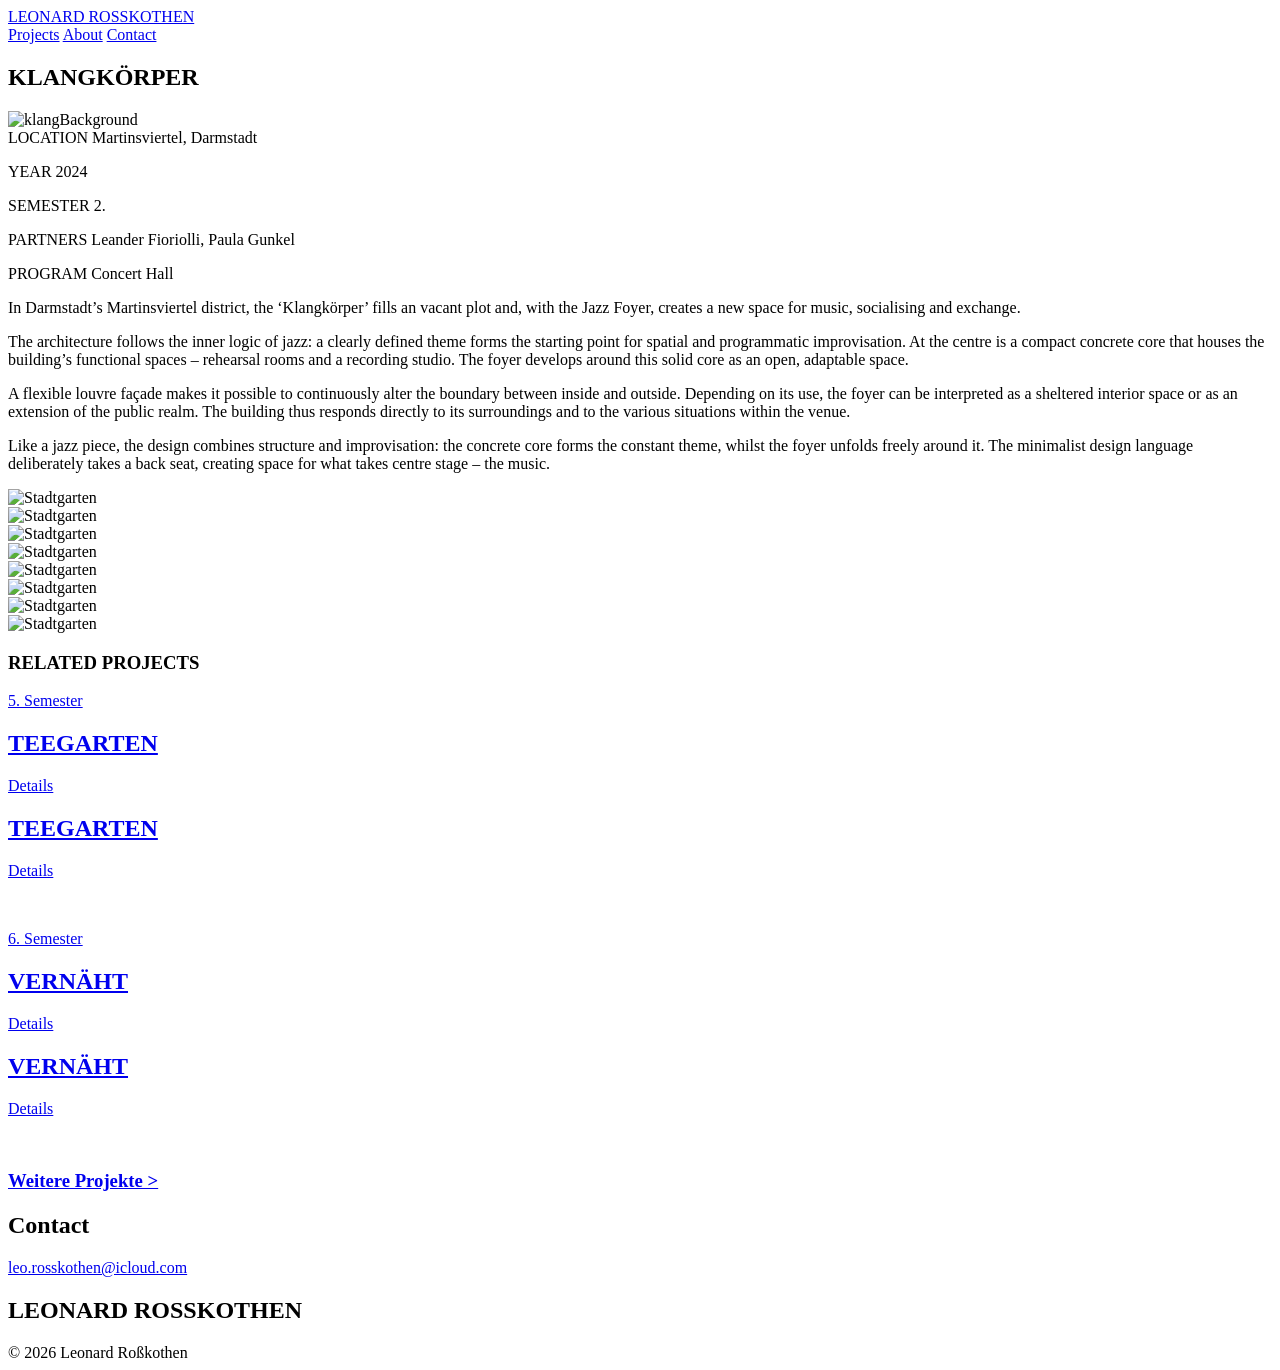
==== klangkoerper.html @ 98b595a1 "Add files via upload" ====
<!DOCTYPE html>
<html lang="de">
<head>
    <meta charset="UTF-8">
    <meta name="viewport" content="width=device-width, initial-scale=1.0">

    <title>Leonard Roßkothen — Klangkörper</title>

    <link rel="stylesheet" href="style.css">
</head>
<body>

    <div class="top-gradient"></div>
    <header>
    <div class="header-inner">

        <a href="index.html" class="logo">LEONARD ROSSKOTHEN</a>

        <nav>
            <a href="index.html#Projekte">Projects</a>
            <a href="#about">About</a>
            <a href="#contact">Contact</a>
        </nav>

    </div>
</header>


    <main>

        

        <section class="klangbackground">
            <div class="klanghero">
        <h1>KLANGKÖRPER</h1>

       
    </div>
   


           <img src="images/ENKOIIBACKGROUND1.png" alt="klangBackground">

        </section>
      

<section class="klangwhite-background">


<div class="klang-grid">

        <div>
    <p2>LOCATION    Martinsviertel, Darmstadt </p>
    <p2>YEAR    2024</p>
    <p2>SEMESTER    2.</p>
    <p2>PARTNERS    Leander Fioriolli, Paula Gunkel</p>
    <p2>PROGRAM    Concert Hall</p>
</div>

        <div>
            <p>In Darmstadt’s Martinsviertel district, the ‘Klangkörper’ fills an vacant plot and, with the Jazz Foyer, creates a new space for music, socialising and exchange.</p>

            <p>The architecture follows the inner logic of jazz: a clearly defined theme forms the starting point for spatial and programmatic improvisation. At the centre is a compact concrete core that houses the building’s functional spaces – rehearsal rooms and a recording studio. The foyer develops around this solid core as an open, adaptable space.</p>

            <p>A flexible louvre façade makes it possible to continuously alter the boundary between inside and outside. Depending on its use, the foyer can be interpreted as a sheltered interior space or as an extension of the public realm. The building thus responds directly to its surroundings and to the various situations within the venue.</p>
        <p>
Like a jazz piece, the design combines structure and improvisation: the concrete core forms the constant theme, whilst the foyer unfolds freely around it. The minimalist design language deliberately takes a back seat, creating space for what takes centre stage – the music.</p>
        </div>

    </div>


</section>

<section class="bilder-background">

    <div class="Bilderreihe1">
        <div class="bild">
            <img src="images/Klangkörperlageplan1.png" alt="Stadtgarten">
        </div>

        <div class="bild">
            <img src="images/Klangkörpergrundriss1.png" alt="Stadtgarten">
        </div>
        <div class="bild">
            <img src="images/ENKOIIBACKGROUND1.png" alt="Stadtgarten">
        </div>

        <div class="bild">
            <img src="images/F9D39B22-1371-4FFA-93BB-BE70E157C79D_1_102_o.jpeg" alt="Stadtgarten">
        </div>
         <div class="bild">
            <img src="images/Klangkörperansicht1.png" alt="Stadtgarten">
        </div>

        <div class="bild">
            <img src="images/Klangkörpergrundirss3.png" alt="Stadtgarten">
        </div>
        <div class="bild">
            <img src="images/Klangkörperschnitt1.png" alt="Stadtgarten">
        </div>

        <div class="bild">
            <img src="images/Klangkörperschnitt2.png" alt="Stadtgarten">
        </div>

        
        


        

        

    </div>

</section>
<section class="white-background">
<section id="Projekte">

    <h1>RELATED PROJECTS</h1>


    



    



    



    <a href="teegarten.html" class="project">
    <p class="semester">5. Semester</p>
    <h2>TEEGARTEN</h2>
    <p class="details">Details</p>

    <h2 class="hover-title">TEEGARTEN</h2>
    <p class="hover-details">Details</p>

    <img src="images/TEEGARTEN.png" alt="">
    </a>



    



    <a href="vernäht.html" class="project">
    <p class="semester">6. Semester</p>
    <h2>VERNÄHT</h2>
    <p class="details">Details</p>

    <h2 class="hover-title">VERNÄHT</h2>
    <p class="hover-details">Details</p>

    <img src="images/SAndman443.png" alt="">
    </a>




          <h3>
    <a href="index.html#Projekte">Weitere Projekte ></a>
</h3>


            

        </section>

</section>

</section>










        <section id="contact">
    <div class="contact-inner">

        <h2>Contact</h2>

        <p>
            <a href="mailto:leo.rosskothen@icloud.com">
                leo.rosskothen@icloud.com
            </a>
        </p>

    </div>
</section>


<section id="about">
    <div class="about-inner">

        <h2>LEONARD ROSSKOTHEN</h2>

    </div>
</section>

</main>


<footer>
    <div class="footer-inner">
        © 2026 Leonard Roßkothen
    </div>
</footer>

</body>

</html>
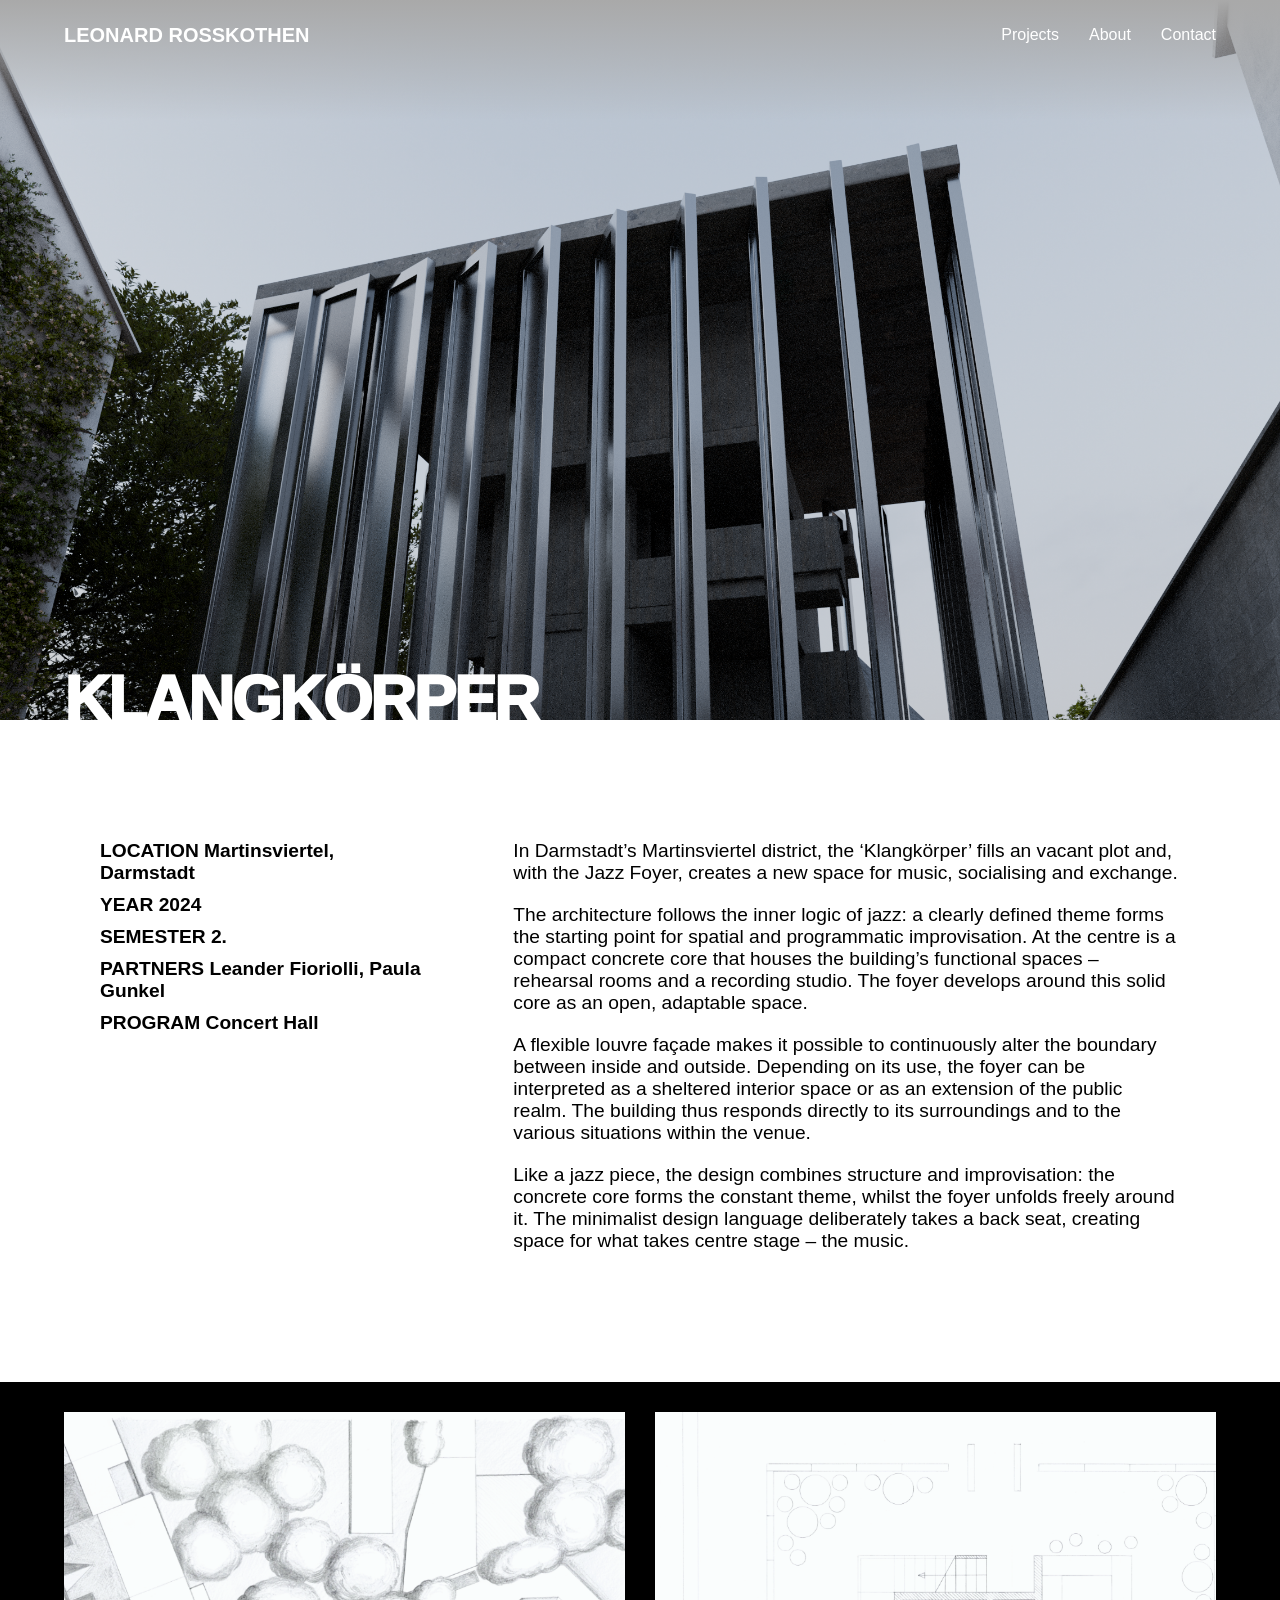
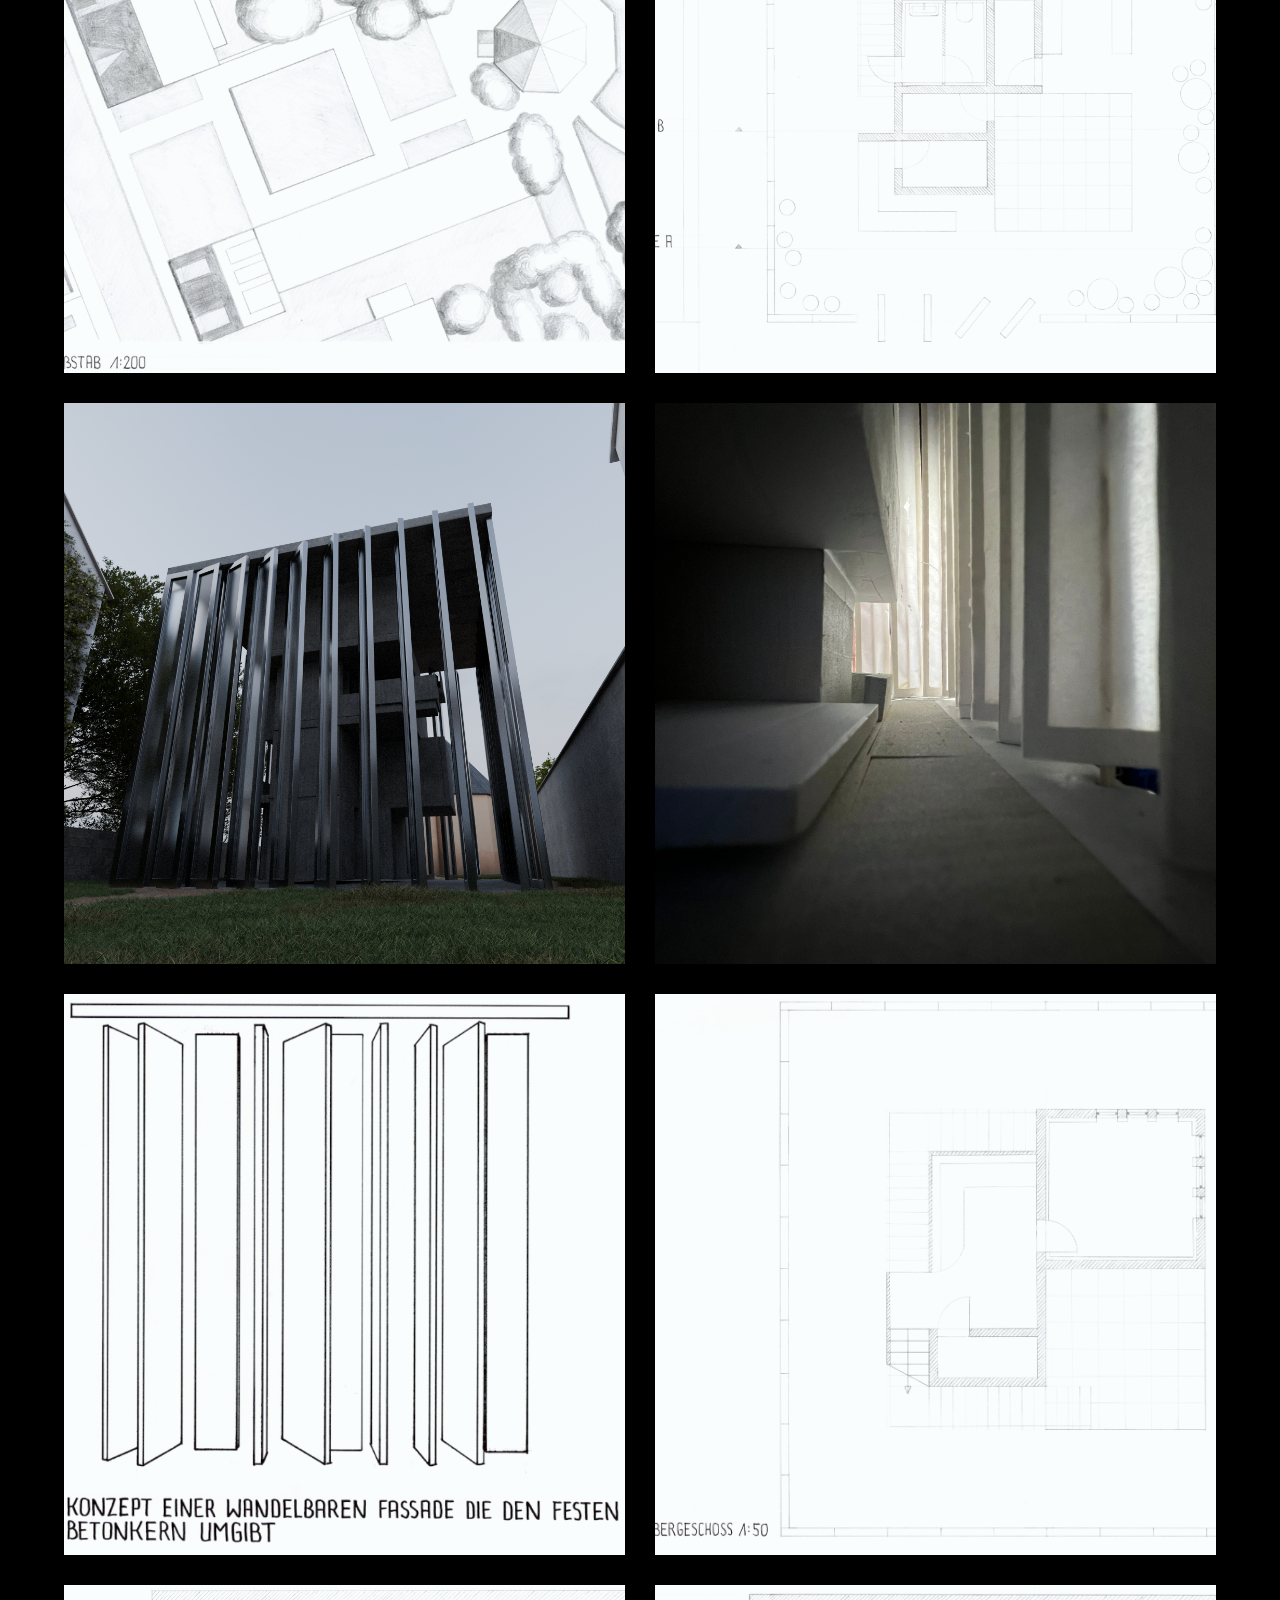
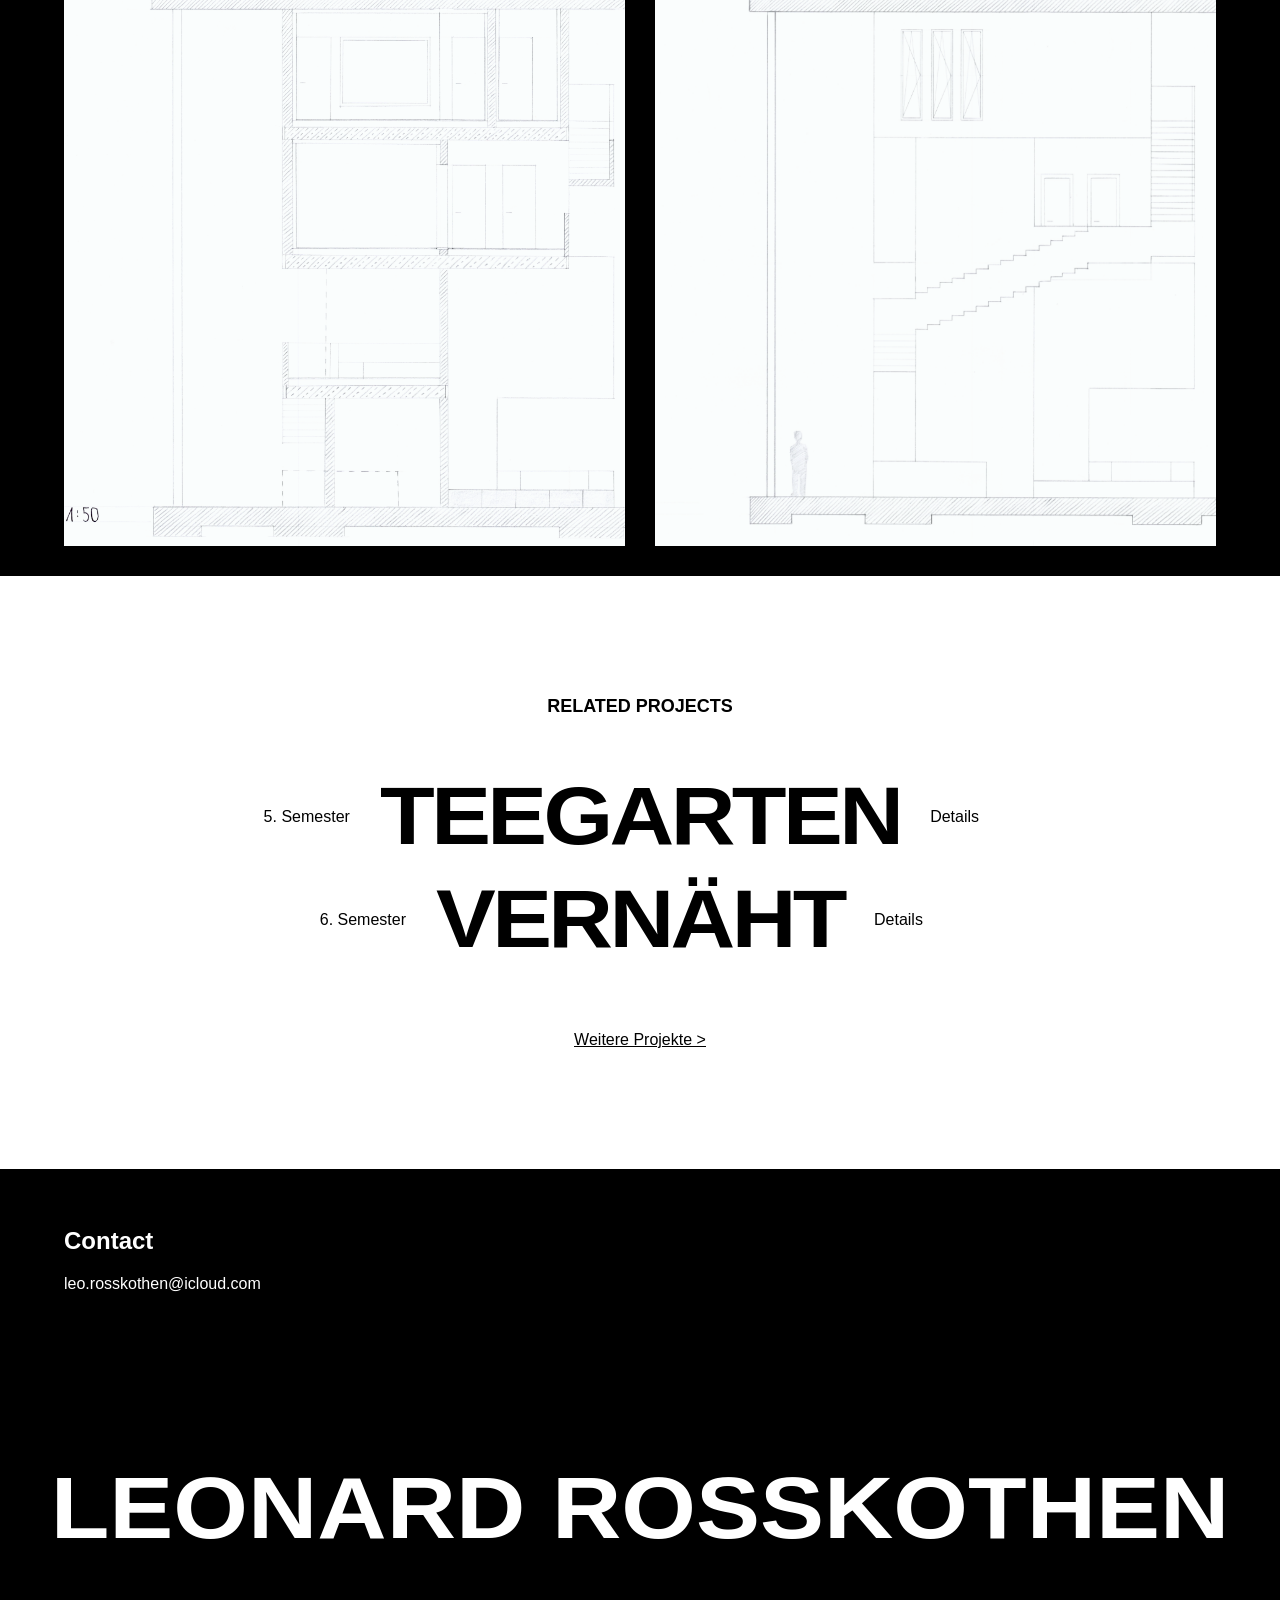
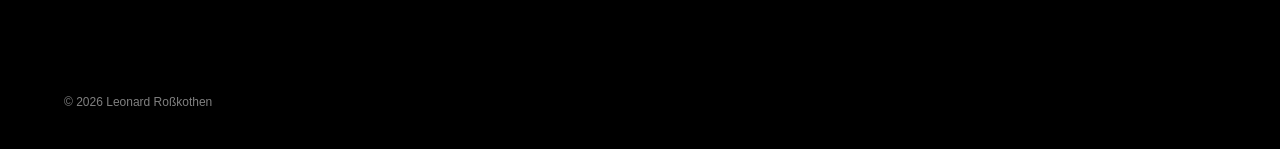
==== commit 53317b81: "names" ====
--- a/klangkoerper.html
+++ b/klangkoerper.html
@@ -76,11 +76,11 @@
 
     <div class="Bilderreihe1">
         <div class="bild">
-            <img src="images/Klangkörperlageplan1.png" alt="Stadtgarten">
-        </div>
-
-        <div class="bild">
-            <img src="images/Klangkörpergrundriss1.png" alt="Stadtgarten">
+            <img src="images/Klangkorperlageplan1.png" alt="Stadtgarten">
+        </div>
+
+        <div class="bild">
+            <img src="images/Klangkorpergrundriss1.png" alt="Stadtgarten">
         </div>
         <div class="bild">
             <img src="images/ENKOIIBACKGROUND1.png" alt="Stadtgarten">
@@ -90,18 +90,18 @@
             <img src="images/F9D39B22-1371-4FFA-93BB-BE70E157C79D_1_102_o.jpeg" alt="Stadtgarten">
         </div>
          <div class="bild">
-            <img src="images/Klangkörperansicht1.png" alt="Stadtgarten">
-        </div>
-
-        <div class="bild">
-            <img src="images/Klangkörpergrundirss3.png" alt="Stadtgarten">
-        </div>
-        <div class="bild">
-            <img src="images/Klangkörperschnitt1.png" alt="Stadtgarten">
-        </div>
-
-        <div class="bild">
-            <img src="images/Klangkörperschnitt2.png" alt="Stadtgarten">
+            <img src="images/Klangkorperansicht1.png" alt="Stadtgarten">
+        </div>
+
+        <div class="bild">
+            <img src="images/Klangkorpergrundirss3.png" alt="Stadtgarten">
+        </div>
+        <div class="bild">
+            <img src="images/Klangkorperschnitt1.png" alt="Stadtgarten">
+        </div>
+
+        <div class="bild">
+            <img src="images/Klangkorperschnitt2.png" alt="Stadtgarten">
         </div>
 
         
--- a/style.css
+++ b/style.css
@@ -0,0 +1,670 @@
+css
+
+* {
+    box-sizing: border-box;
+}
+
+html {
+    scroll-behavior: smooth;
+}
+
+body {
+    margin: 0;
+    background: white;
+    color: black;
+    font-family: Arial, sans-serif;
+    overflow-x: hidden;
+    
+    
+    
+    
+    
+    
+
+}
+
+
+/* 
+   HEADER
+  */
+.top-gradient {
+    position: absolute;
+    top: 0;
+    left: 0;
+
+    width: 100%;
+    height: 120px;
+
+    background: linear-gradient(
+        to bottom,
+        darkgray,
+        transparent
+    );
+
+    z-index: 1;
+    pointer-events: none;
+}
+header {
+    position: absolute;
+    top: 0;
+    left: 0;
+
+    width: 100%;
+    height: 70px;
+
+    z-index: 100;
+
+    color: white;
+    background: transparent;
+}
+
+.header-inner {
+    width: calc(100% - 10%);
+    max-width: 1500px;
+    height: 100%;
+    margin: 0 auto;
+
+    display: flex;
+    justify-content: space-between;
+    align-items: center;
+}
+
+.logo {
+    font-size: 20px;
+    font-weight: 600;
+    color: white;
+    text-decoration: none;
+}
+
+nav {
+    display: flex;
+    gap: 30px;
+    
+}
+
+nav a {
+    
+    color: white;
+    text-decoration: none;
+}
+
+
+
+
+
+/* =========================
+   BILD-BEREICH
+   ========================= */
+
+.background {
+    position: relative;
+    height: 100vh;
+    background: black;
+    overflow: hidden;
+    display: flex;
+    align-items: flex-end;
+    
+}
+
+
+.background img {
+    position: absolute;
+
+    top: 15%;
+    left: 50%;
+    transform: translateX(-50%);
+
+    width: 100%;
+    min-width: 2160px;
+    height: auto;
+
+    display: block;
+}
+.hero {
+    position: absolute;
+
+    top: 50%;
+    left: 50%;
+
+    transform: translate(-50%, -50%);
+
+    z-index: 2;
+
+    text-align: center;
+    color: white;
+
+    width: 100%;
+}
+.hero2 {
+    position: absolute;
+
+    top: 80%;
+    left: 50%;
+
+    transform: translate(-50%, -50%);
+
+    z-index: 2;
+
+    text-align: center;
+    color: white;
+
+    width: 100%;
+}
+
+.hero h1 {
+    margin: 0;
+   font-size: clamp(74px, 8vw, 96px);
+   transform: scaleY(0.9);
+    line-height: 0.95;
+    font-weight: 1000;
+    letter-spacing: -0.04em;
+}
+
+.hero2 h1 {
+    margin-bottom: 1vh;
+    
+
+    font-size: clamp(18px, 1.5vw, 28px);
+    transform: scaleY(0.9);
+    line-height: 1.2;
+    font-weight: 400;
+    letter-spacing: -0.01em;
+
+}
+.white-background {
+    
+    background: white;
+}
+#Projekte {
+    padding: 120px 40px;
+    
+}
+
+#Projekte > h1 {
+    text-align: center;
+    margin: 0 0 4% 0;
+    font-size: clamp(14px, 2vw, 18px);
+    font-weight: 900;
+}
+
+.project {
+    position: relative;
+
+    display: grid;
+    grid-template-columns: 1fr auto 1fr;
+
+    align-items: center;
+    color: black;
+    text-decoration: none;
+
+    width: 100%;
+    
+    margin: 0 auto;
+
+    padding: 0 0 0 0;
+
+    overflow: visible;
+
+   
+}
+.project img {
+    position: absolute;
+
+    left: 50%;
+    top: 50%;
+
+    transform: translate(-50%, -50%);
+
+    width: 100vw;
+    height: 30vh;
+
+    object-fit: cover;
+    z-index: 99;
+
+    opacity: 0;
+    pointer-events: none;
+
+    transition: opacity 0.3s ease;
+}
+.project:hover img {
+    opacity: 1;
+}
+
+.project h2 {
+    margin: 0;
+
+    text-align: center;
+
+    font-size: clamp(40px, 7vw, 96px);
+    transform: scaleY(0.9);
+    font-weight: 900;
+    letter-spacing: -0.04em;
+}
+
+.semester {
+    margin: 0;
+    text-align: right;
+    padding-right: 30px;
+
+    font-size: 16px;
+}
+
+.details {
+    margin: 0;
+    text-align: left;
+    padding-left: 30px;
+
+    font-size: 16px;
+}
+
+.hover-semester,
+.hover-title,
+.hover-details {
+    opacity: 0;
+    pointer-events: none;
+    position: absolute;
+    z-index: 100;
+    color: white;
+
+    
+
+   
+}
+/*.hover-semester {
+    grid-column: 1;
+    margin: 0;
+    text-align: right;
+    padding-right: 30px;
+    
+
+    font-size: 16px;
+}*/
+
+.hover-title {
+    grid-column: 2;
+    margin: 0;
+
+    text-align: center;
+
+    font-size: clamp(40px, 7vw, 96px);
+    transform: scaleY(0.9);
+    font-weight: 900;
+    letter-spacing: -0.04em;
+}
+
+.hover-details {
+    grid-column: 3;
+    margin: 0;
+    text-align: left;
+    padding-left: 30px;
+
+    font-size: 16px;
+}
+
+.project:hover .hover-semester,
+.project:hover .hover-title,
+.project:hover .hover-details {
+    opacity: 1;
+}
+#Projekte > h3 {
+    text-align: center;
+    margin: 5% 0 0 0;
+    font-size: clamp(12px, 2vw, 16px);
+    text-decoration: underline;
+    font-weight: 200;
+}
+#Projekte > h3 a {
+    color: inherit;
+    text-decoration: inherit;
+}
+
+
+.weiter1 {
+    text-align: center;
+    
+    background: whitesmoke;
+    padding: 100px 40px;
+}
+
+.weiter1 h1 {
+    color: black;
+}
+
+.weiter1 p {
+    color: black;
+    margin: 4% 24% 4% 24%
+}
+
+/* =========================
+   ABOUT
+   ========================= */
+
+#about {
+    width: 100%;
+    padding: 3% 0 1% 0;
+
+    background: black;
+    color: white;
+}
+
+.about-inner {
+    
+    max-width: 1500px;
+    margin: 0 auto;
+
+    text-align: center;
+    font-size: clamp(40px, 5vw, 75px);
+    font-weight: 200;
+    transform: scaleY(0.9);
+}
+
+
+
+/* =========================
+   CONTACT
+   ========================= */
+
+#contact {
+    width: 100%;
+    padding: 3% 0 2% 0;
+
+    background: black;
+    color: white;
+}
+
+.contact-inner {
+    width: calc(100% - 10%);
+    max-width: 1500px;
+    
+    margin: 0 auto;
+}
+
+#contact a {
+    color: white;
+    text-decoration: none;
+}
+
+    
+
+
+/* =========================
+   FOOTER
+   ========================= */
+
+footer {
+    width: 100%;
+    padding: 40px 0;
+
+    background: black;
+    color: gray;
+
+    font-size: clamp(11px, 1vw, 12px);
+    font-weight: 200;
+    
+}
+
+.footer-inner {
+    width: calc(100% - 10%);
+    max-width: 1500px;
+    margin: 0 auto;
+}
+
+/*--------------------------------------------------
+Klangkoerper
+----------------------------------------------------*/
+.klangbackground {
+    position: relative;
+    height: 80vh;
+    background: black;
+    overflow: hidden;
+    display: flex;
+    align-items: flex-end;
+    
+}
+
+
+.klangbackground img {
+    position: absolute;
+
+    top: -10%;
+    left: 50%;
+    transform: translateX(-50%);
+
+    width: 100%;
+    min-width: 2160px;
+    height: auto;
+
+    display: block;
+}
+.klanghero {
+    position: absolute;
+    top: 93%;
+
+    left: 50%;
+    width: calc(100% - 10%);
+    max-width: 1500px;
+
+    transform: translateX(-50%);
+
+    z-index: 2;
+    text-align: left;
+    color: white;
+}
+
+.klanghero h1 {
+    margin: 0;
+    font-size: clamp(64px, 8vw, 64px);
+    line-height: 0.95;
+    font-weight: 1000;
+    letter-spacing: -0.04em;
+}
+
+.klangwhite-background {
+    background: white;
+    padding: 120px 40px;
+}
+
+.klang-grid {
+    display: grid;
+    grid-template-columns: 1fr 2fr;
+    gap: 80px;
+
+    width: calc(100% - 10%);
+    max-width: 1500px;
+    margin: 0 auto;
+}
+.klang-grid > div {
+    display: flex;
+    flex-direction: column;
+    gap: 10px;
+}
+.klang-grid p {
+    margin: 0 0 10px 0;
+    text-align: left;
+    font-size: clamp(12px, 1.5vw, 20px);
+}
+.klang-grid p2 {
+    margin: 0 0 0 0;
+    text-align: left;
+    font-size: clamp(12px, 1.5vw, 20px);
+    font-weight: 600;
+}
+
+.bilder-background {
+    width: 100%;
+    background: black;
+    padding: 30px 0;
+}
+
+.Bilderreihe1 {
+    display: grid;
+    grid-template-columns: 1fr 1fr;
+    gap: 30px;
+
+    width: calc(100% - 10%);
+    max-width: 1500px;
+    margin: 0 auto;
+}
+
+.Bilderreihe1 .bild {
+    aspect-ratio: 1 / 1;
+    overflow: hidden;
+}
+
+.Bilderreihe1 img {
+    width: 100%;
+    height: 100%;
+    display: block;
+    object-fit: cover;
+}
+.Bilderreihe1 .bild:hover img {
+    position: fixed;
+
+    width: auto;
+    height: auto;
+
+    max-width: 1500px;
+    max-height: 90vh;
+
+    object-fit: contain;
+
+    left: 50%;
+    top: 50%;
+
+    transform: translate(-50%, -50%);
+
+    z-index: 100;
+}
+
+
+
+.mehrprojekte-background {
+    width: 100%;
+    background: white;
+    padding: 0 0;
+}
+
+.mehrprojekte-1 {
+    display: grid;
+    grid-template-columns: 1fr 1fr;
+    gap: 20px;
+
+    width: calc(100% - 10%);
+    max-width: 1500px;
+    margin: 0 auto;
+}
+
+
+
+
+
+
+.stadtgartenbackground {
+    position: relative;
+    height: 80vh;
+    background: black;
+    overflow: hidden;
+    display: flex;
+    align-items: flex-end;
+    
+}
+
+.stadtgartenbackground img {
+    position: absolute;
+
+    top: 0%;
+    left: 50%;
+    transform: translateX(-50%);
+
+    width: 100%;
+    min-width: 2160px;
+    height: auto;
+
+    display: block;
+}
+.stadtgartenhero {
+    position: absolute;
+
+    top: 93%;
+    left: 53%;
+
+    transform: translate(-50%, -50%);
+
+    z-index: 2;
+
+    text-align: left;
+
+    color: white;
+
+    width: 100%;
+}
+.stadtgartenhero h1 {
+    margin: 0;
+   font-size: clamp(64px, 8vw, 64px);
+   transform: scaleY(0.9);
+    line-height: 0.95;
+    font-weight: 1000;
+    letter-spacing: -0.04em;
+}
+
+
+
+
+
+
+
+
+
+
+
+
+
+
+
+.teebackground {
+    position: relative;
+    height: 80vh;
+    background: black;
+    overflow: hidden;
+    display: flex;
+    align-items: flex-end;
+    
+}
+
+.teebackground img {
+    position: absolute;
+
+    top: 0%;
+    left: 50%;
+    transform: translateX(-50%);
+
+    width: 100%;
+    min-width: 2160px;
+    height: auto;
+
+    display: block;
+}
+.teehero {
+    position: absolute;
+
+    top: 93%;
+    left: 53%;
+
+    transform: translate(-50%, -50%);
+
+    z-index: 2;
+
+    text-align: left;
+
+    color: white;
+
+    width: 100%;
+}
+.teehero h1 {
+    margin: 0;
+   font-size: clamp(64px, 8vw, 64px);
+   transform: scaleY(0.9);
+    line-height: 0.95;
+    font-weight: 1000;
+    letter-spacing: -0.04em;
+}
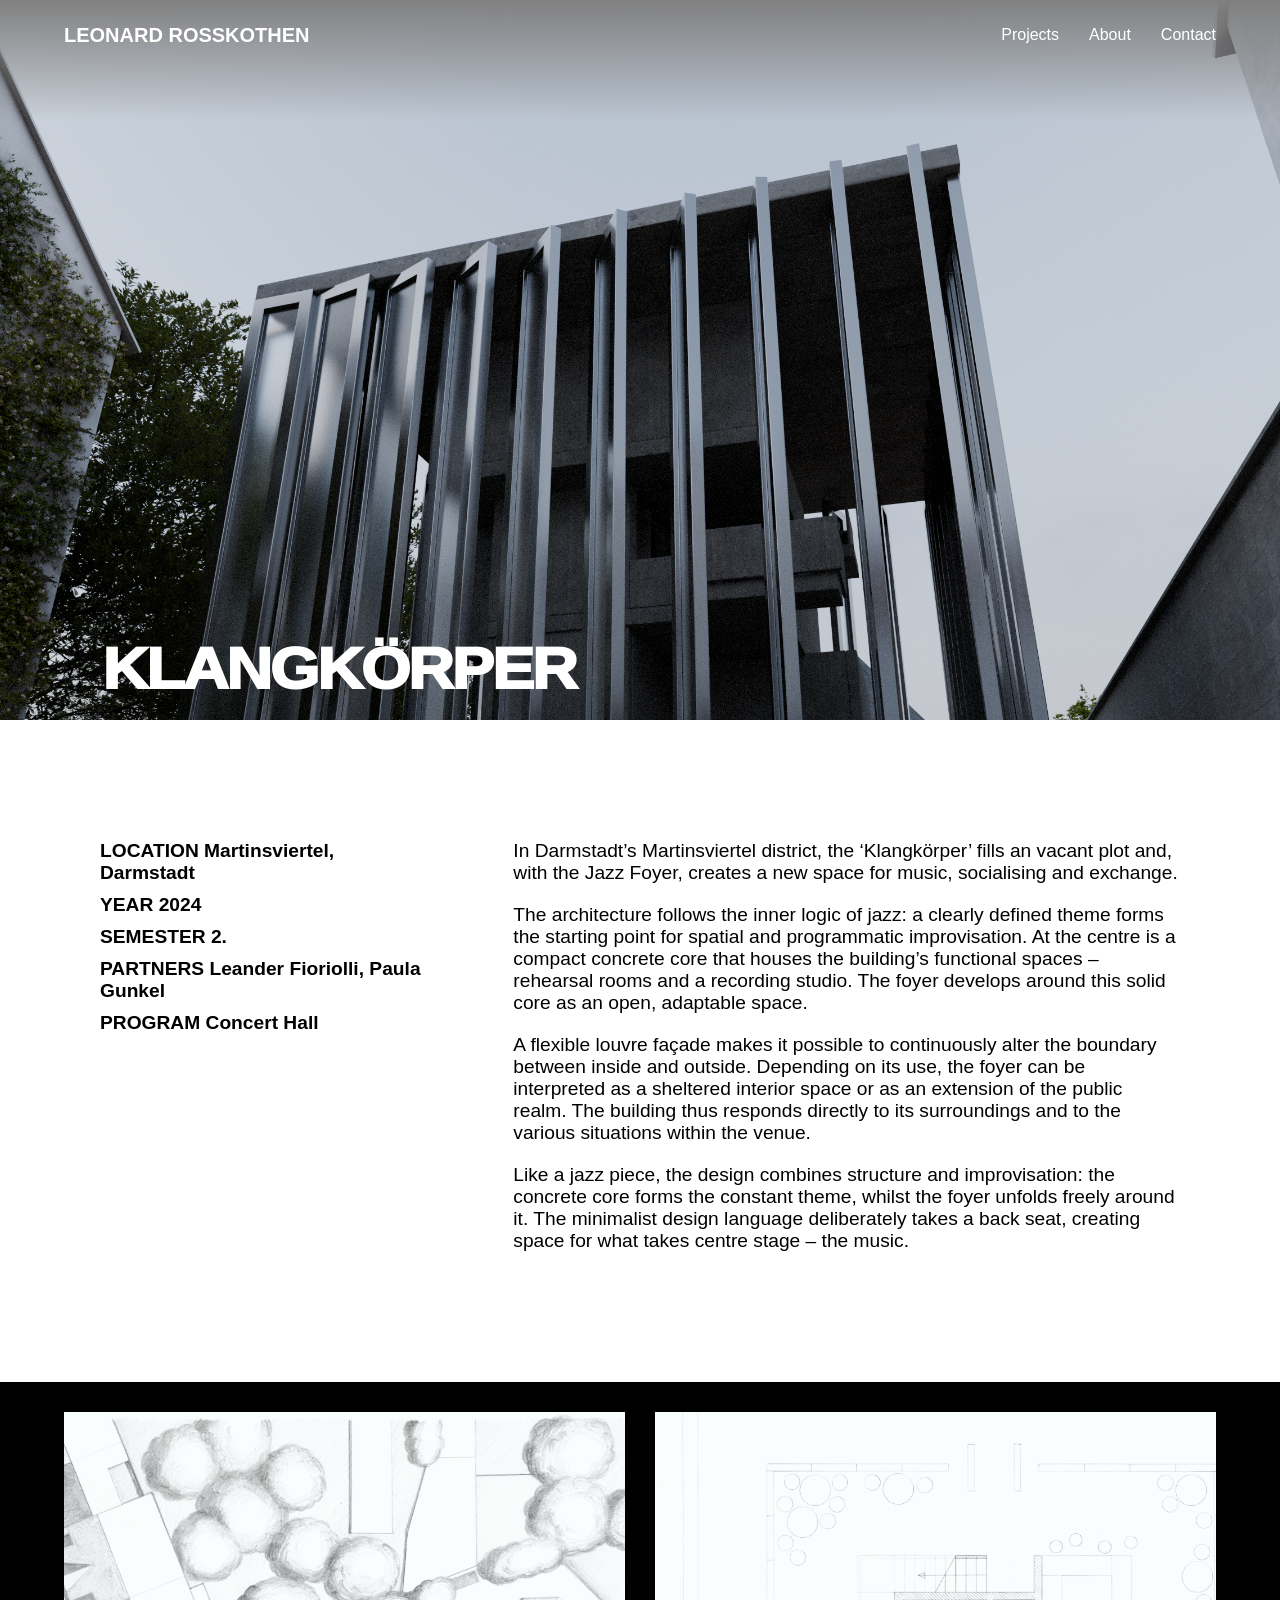
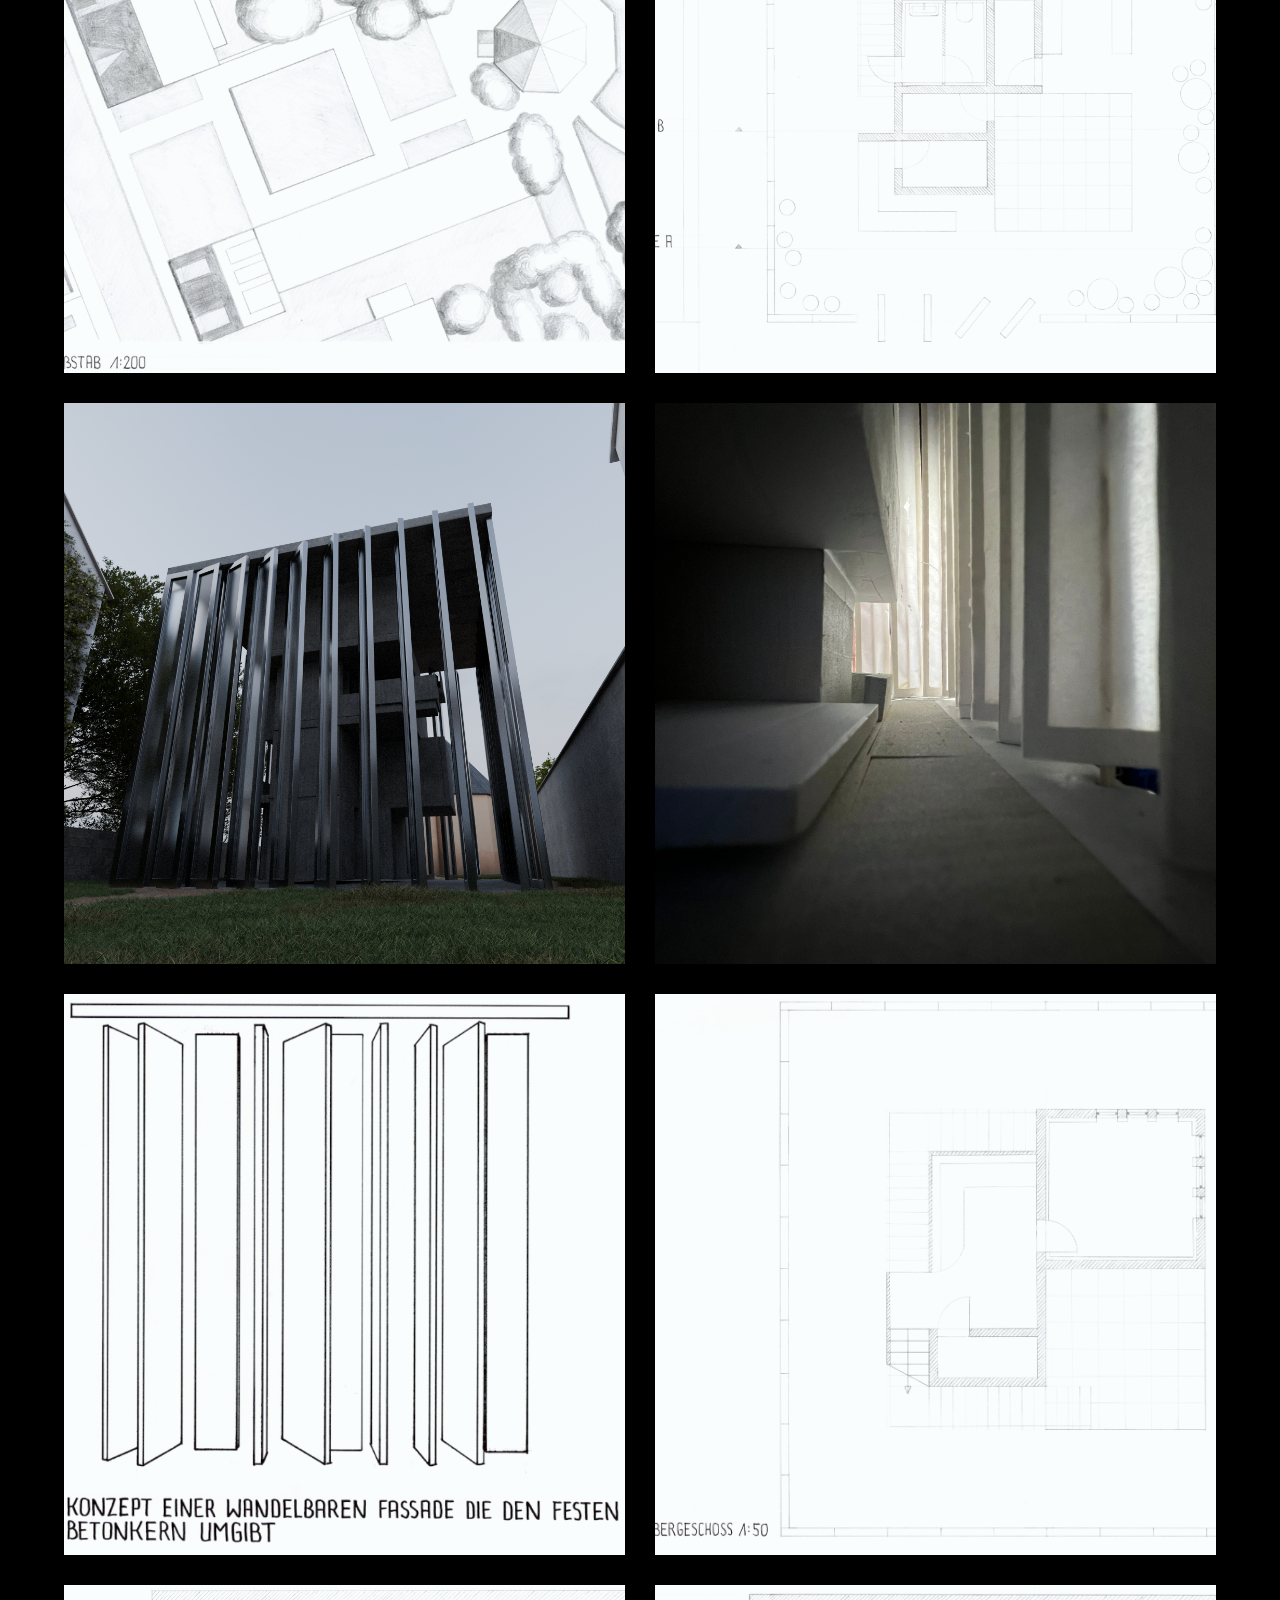
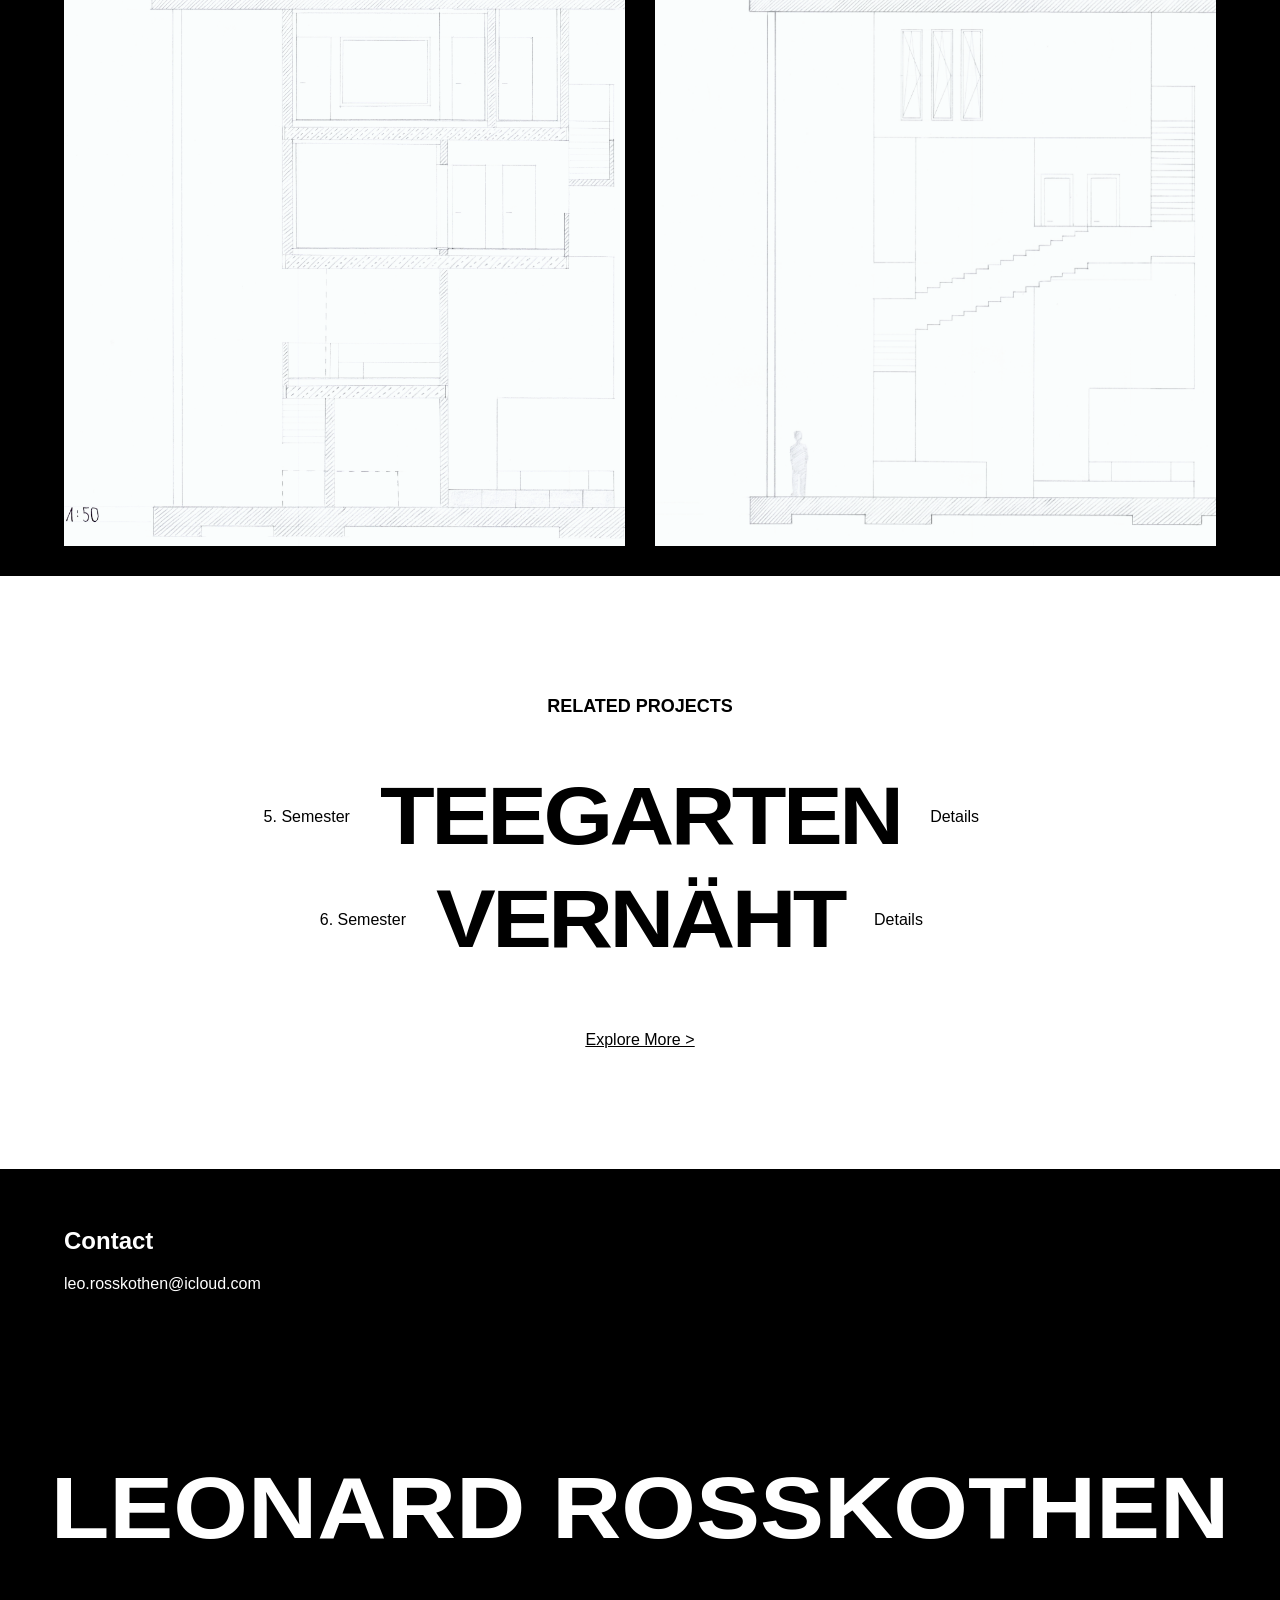
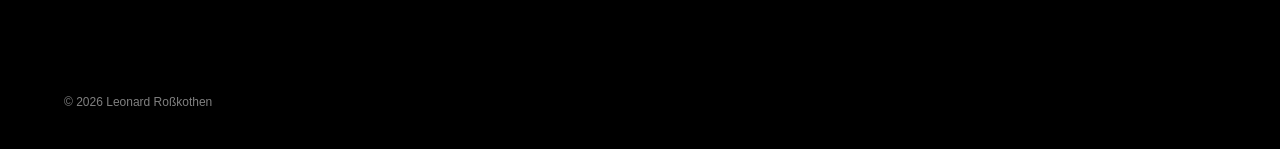
==== commit b55a5fe7: "neues" ====
--- a/klangkoerper.html
+++ b/klangkoerper.html
@@ -17,7 +17,7 @@
         <a href="index.html" class="logo">LEONARD ROSSKOTHEN</a>
 
         <nav>
-            <a href="index.html#Projekte">Projects</a>
+            <a href="projects.html">Projects</a>
             <a href="#about">About</a>
             <a href="#contact">Contact</a>
         </nav>
@@ -165,7 +165,7 @@
 
 
           <h3>
-    <a href="index.html#Projekte">Weitere Projekte ></a>
+    <a href="index.html#Projekte">Explore More ></a>
 </h3>
 
 
--- a/style.css
+++ b/style.css
@@ -37,7 +37,7 @@
 
     background: linear-gradient(
         to bottom,
-        darkgray,
+        gray,
         transparent
     );
 
@@ -153,7 +153,7 @@
 
 .hero h1 {
     margin: 0;
-   font-size: clamp(74px, 8vw, 96px);
+   font-size: clamp(54px, 8vw, 96px);
    transform: scaleY(0.9);
     line-height: 0.95;
     font-weight: 1000;
@@ -235,7 +235,7 @@
 
     text-align: center;
 
-    font-size: clamp(40px, 7vw, 96px);
+    font-size: clamp(24px, 7vw, 96px);
     transform: scaleY(0.9);
     font-weight: 900;
     letter-spacing: -0.04em;
@@ -246,7 +246,8 @@
     text-align: right;
     padding-right: 30px;
 
-    font-size: 16px;
+    /*font-size: 16px;*/
+    font-size: clamp(9px, 3vw, 16px);
 }
 
 .details {
@@ -254,7 +255,8 @@
     text-align: left;
     padding-left: 30px;
 
-    font-size: 16px;
+    /*font-size: 16px;*/
+    font-size: clamp(6px, 6vw, 16px);
 }
 
 .hover-semester,
@@ -286,7 +288,7 @@
 
     text-align: center;
 
-    font-size: clamp(40px, 7vw, 96px);
+    font-size: clamp(24px, 7vw, 96px);
     transform: scaleY(0.9);
     font-weight: 900;
     letter-spacing: -0.04em;
@@ -298,7 +300,8 @@
     text-align: left;
     padding-left: 30px;
 
-    font-size: 16px;
+    /*font-size: 16px;*/
+    font-size: clamp(6px, 6vw, 16px);
 }
 
 .project:hover .hover-semester,
@@ -321,17 +324,30 @@
 
 .weiter1 {
     text-align: center;
-    
-    background: whitesmoke;
+
+    background:
+
+        linear-gradient(
+
+            rgba(0, 0, 0, 0.45),
+
+            rgba(0, 0, 0, 0.45)
+
+        ),
+
+        url("images/Icheinfachverbesserlich33.jpg") center / cover no-repeat;
+
     padding: 100px 40px;
+
+    color: white;
 }
 
 .weiter1 h1 {
-    color: black;
+    color: white;
 }
 
 .weiter1 p {
-    color: black;
+    color: white;
     margin: 4% 24% 4% 24%
 }
 
@@ -353,7 +369,7 @@
     margin: 0 auto;
 
     text-align: center;
-    font-size: clamp(40px, 5vw, 75px);
+    font-size: clamp(30px, 5vw, 75px);
     font-weight: 200;
     transform: scaleY(0.9);
 }
@@ -440,11 +456,11 @@
     position: absolute;
     top: 93%;
 
-    left: 50%;
+    left: 53%;
     width: calc(100% - 10%);
     max-width: 1500px;
 
-    transform: translateX(-50%);
+    transform: translate(-50%, -50%);
 
     z-index: 2;
     text-align: left;
@@ -454,6 +470,7 @@
 .klanghero h1 {
     margin: 0;
     font-size: clamp(64px, 8vw, 64px);
+    transform: scaleY(0.9);
     line-height: 0.95;
     font-weight: 1000;
     letter-spacing: -0.04em;
@@ -572,7 +589,7 @@
 .stadtgartenbackground img {
     position: absolute;
 
-    top: 0%;
+    top: -20%;
     left: 50%;
     transform: translateX(-50%);
 
@@ -634,7 +651,7 @@
 .teebackground img {
     position: absolute;
 
-    top: 0%;
+    top: -20%;
     left: 50%;
     transform: translateX(-50%);
 
@@ -667,4 +684,4 @@
     line-height: 0.95;
     font-weight: 1000;
     letter-spacing: -0.04em;
-}+}
